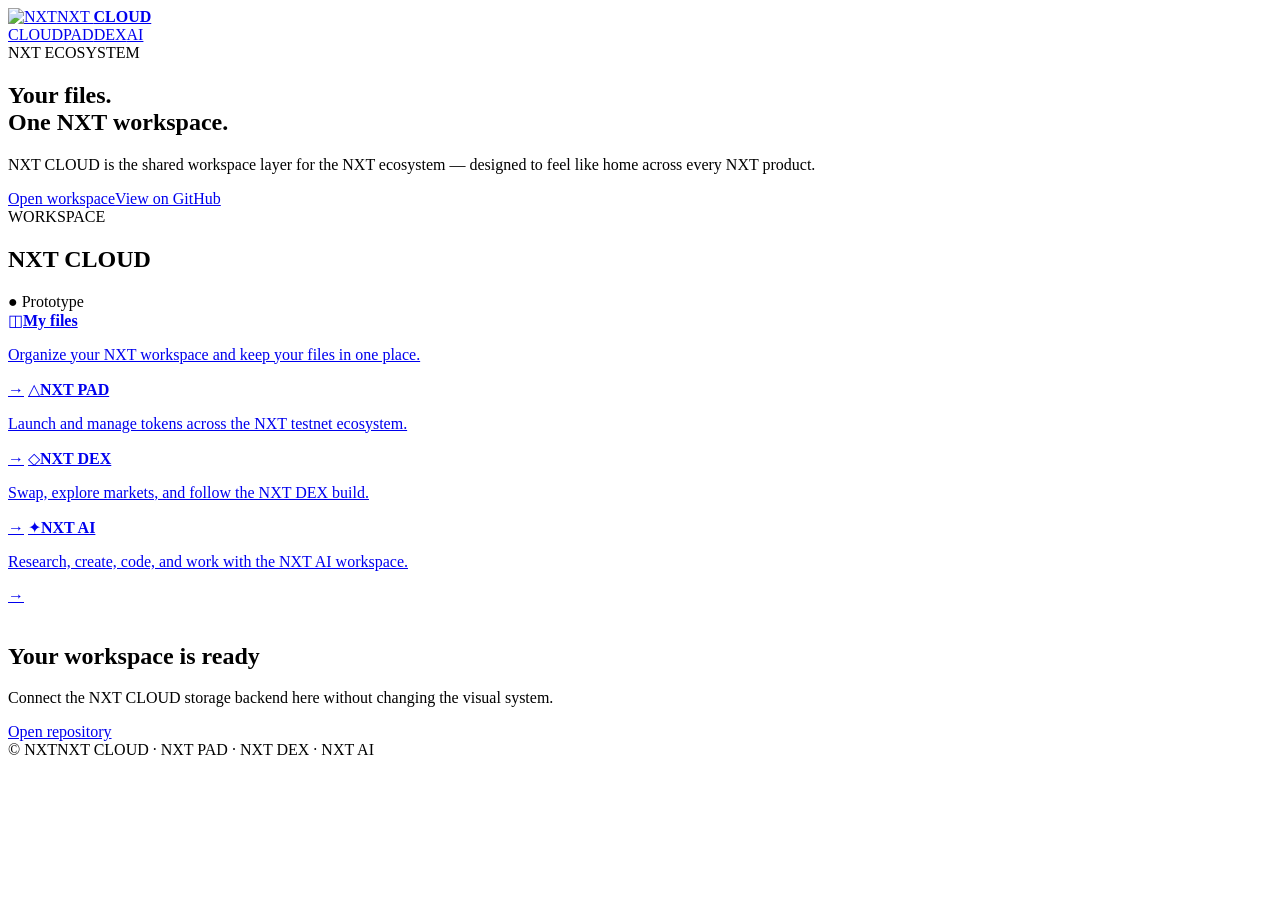
==== index.html @ f66be42a "Create redesigned NXT CLOUD ecosystem homepage" ====
<!doctype html>
<html lang="en">
<head>
<meta charset="utf-8"><meta name="viewport" content="width=device-width,initial-scale=1">
<meta name="theme-color" content="#020306"><meta name="description" content="NXT CLOUD — the NXT ecosystem workspace.">
<title>NXT CLOUD</title><link rel="stylesheet" href="./nxt-v2.css">
</head>
<body>
<header class="top">
  <a class="brand" href="./"><img src="https://raw.githubusercontent.com/NXTPAD/NXTPAD/main/assets/img/ChatGPT%20Image%20Sep%2019%2C%202026%2C%2003_49_14%20PM.png" alt="NXT"><span>NXT <b>CLOUD</b></span></a>
  <nav class="ecosystem"><a class="active" href="./">CLOUD</a><a href="https://nxtpad.nxtpadsupport.workers.dev/">PAD</a><a href="https://github.com/NXTPAD/NXTDEX">DEX</a><a href="https://github.com/NXTPAD/NXTAI">AI</a></nav>
</header>
<main>
<section class="hero">
  <div class="eyebrow">NXT ECOSYSTEM</div>
  <h1>Your files.<br><span>One NXT workspace.</span></h1>
  <p>NXT CLOUD is the shared workspace layer for the NXT ecosystem — designed to feel like home across every NXT product.</p>
  <div class="actions"><a class="primary" href="#workspace">Open workspace</a><a class="secondary" href="https://github.com/NXTPAD/NXTCLOUD">View on GitHub</a></div>
</section>
<section id="workspace" class="workspace">
  <div class="section-head"><div><div class="eyebrow">WORKSPACE</div><h2>NXT CLOUD</h2></div><span class="status">● Prototype</span></div>
  <div class="grid">
    <a class="card" href="#files"><span class="icon">◫</span><strong>My files</strong><p>Organize your NXT workspace and keep your files in one place.</p><span class="arrow">→</span></a>
    <a class="card" href="https://nxtpad.nxtpadsupport.workers.dev/"><span class="icon">△</span><strong>NXT PAD</strong><p>Launch and manage tokens across the NXT testnet ecosystem.</p><span class="arrow">→</span></a>
    <a class="card" href="https://github.com/NXTPAD/NXTDEX"><span class="icon">◇</span><strong>NXT DEX</strong><p>Swap, explore markets, and follow the NXT DEX build.</p><span class="arrow">→</span></a>
    <a class="card" href="https://github.com/NXTPAD/NXTAI"><span class="icon">✦</span><strong>NXT AI</strong><p>Research, create, code, and work with the NXT AI workspace.</p><span class="arrow">→</span></a>
  </div>
</section>
<section id="files" class="file-panel">
  <div class="empty"><div class="empty-logo"><img src="https://raw.githubusercontent.com/NXTPAD/NXTPAD/main/assets/img/ChatGPT%20Image%20Sep%2019%2C%202026%2C%2003_49_14%20PM.png" alt=""></div><h2>Your workspace is ready</h2><p>Connect the NXT CLOUD storage backend here without changing the visual system.</p><a class="secondary" href="https://github.com/NXTPAD/NXTCLOUD">Open repository</a></div>
</section>
</main>
<footer><span>© NXT</span><span>NXT CLOUD · NXT PAD · NXT DEX · NXT AI</span></footer>
</body></html>
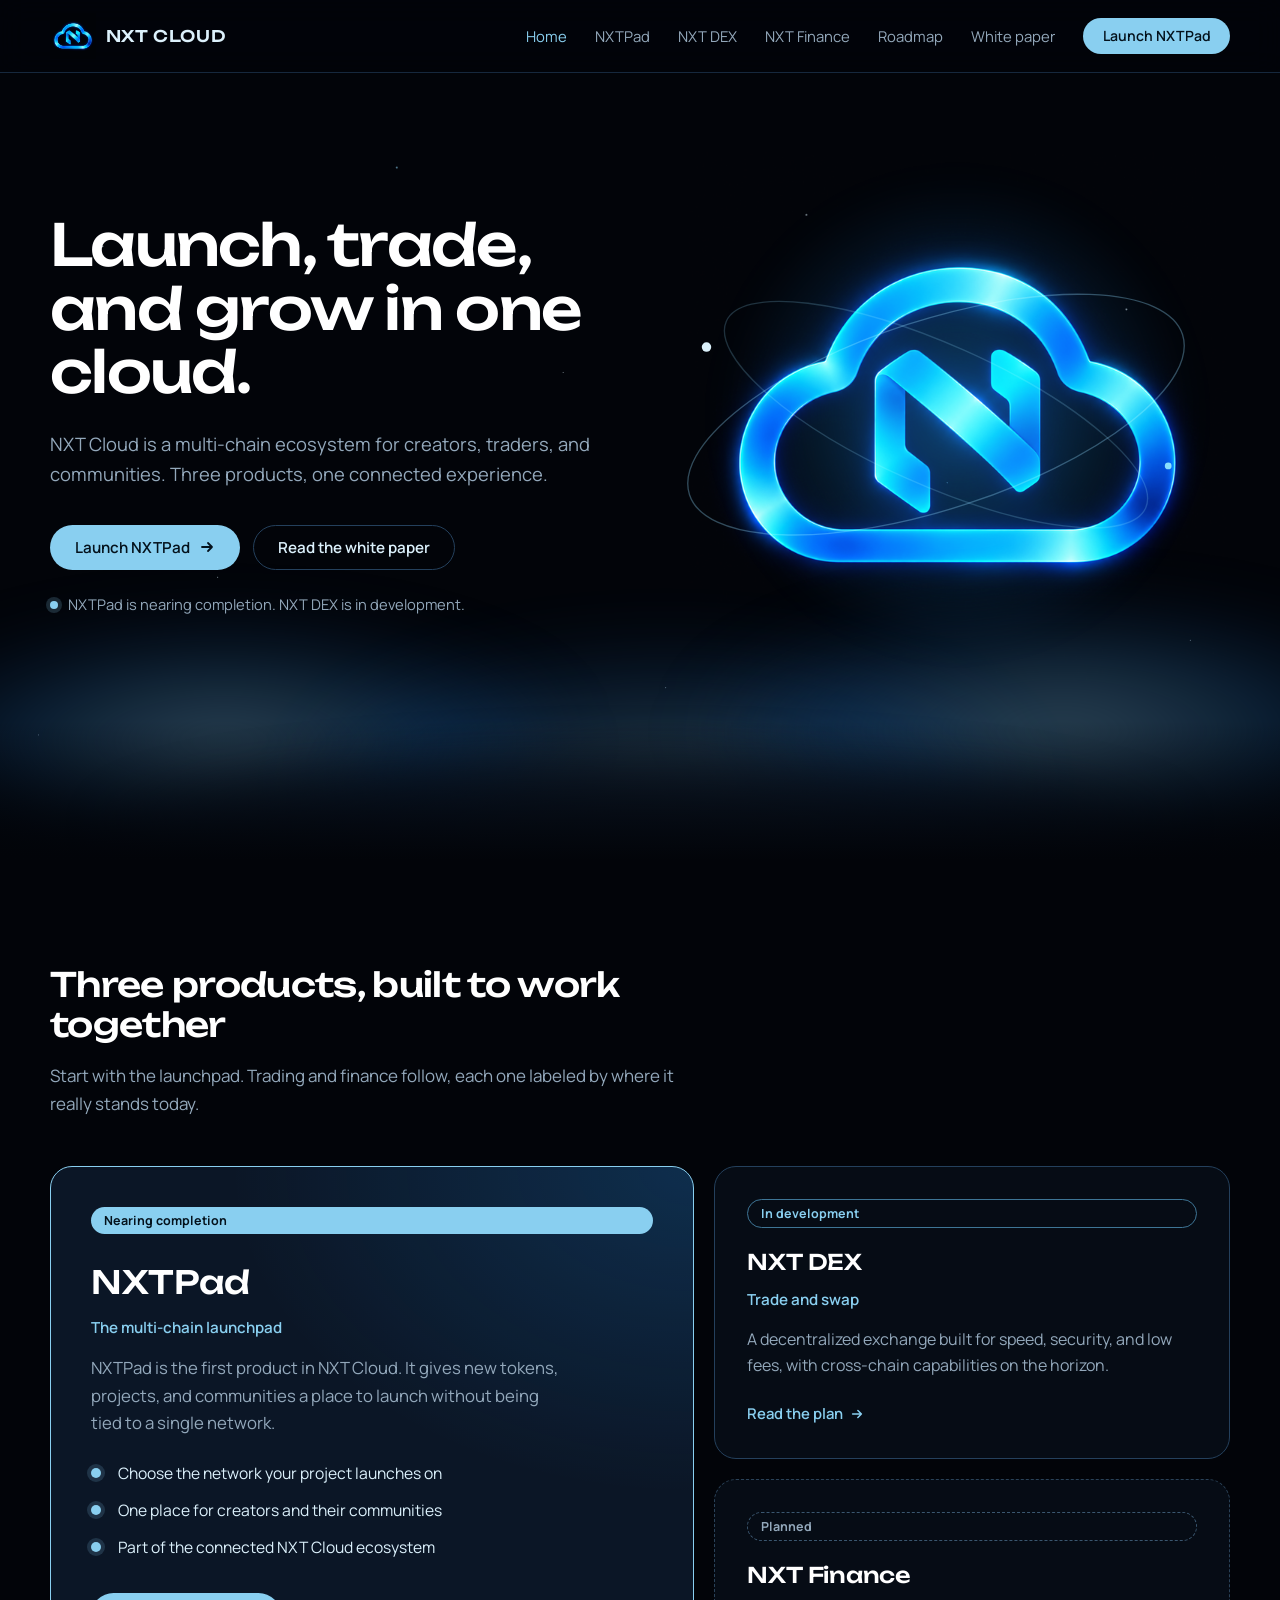
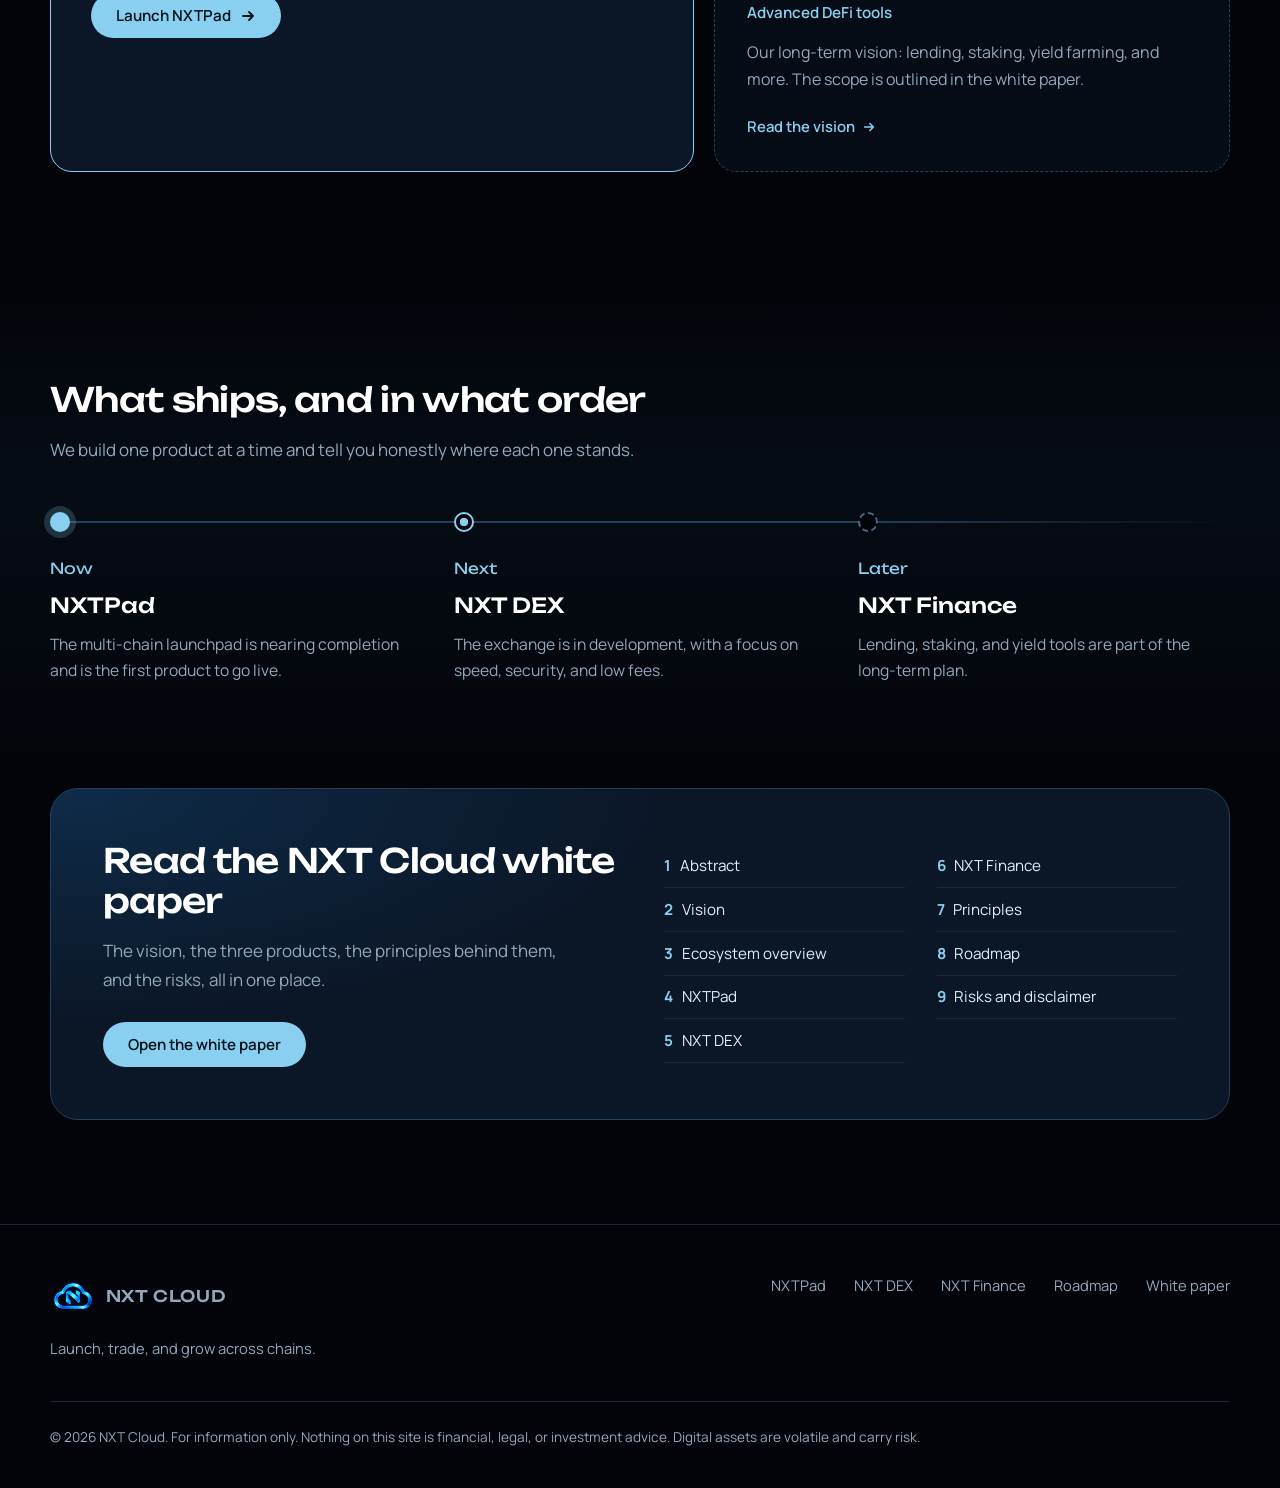
==== commit bbf96260: "chore: extract packaged NXT CLOUD app" ====
--- a/index.html
+++ b/index.html
@@ -1,34 +1,201 @@
 <!doctype html>
 <html lang="en">
 <head>
-<meta charset="utf-8"><meta name="viewport" content="width=device-width,initial-scale=1">
-<meta name="theme-color" content="#020306"><meta name="description" content="NXT CLOUD — the NXT ecosystem workspace.">
-<title>NXT CLOUD</title><link rel="stylesheet" href="./nxt-v2.css">
+  <meta charset="utf-8">
+  <meta name="viewport" content="width=device-width, initial-scale=1">
+  <title>NXT Cloud | Launch, trade, and grow across chains</title>
+  <meta name="description" content="NXT Cloud is a multi-chain ecosystem for creators, traders, and communities. NXTPad is nearing completion, NXT DEX is in development, and NXT Finance is planned.">
+  <meta name="theme-color" content="#020409">
+  <meta property="og:title" content="NXT Cloud">
+  <meta property="og:description" content="Launch, trade, and grow across chains. NXTPad is nearing completion.">
+  <meta property="og:type" content="website">
+  <!-- After you have your domain, add: <meta property="og:image" content="https://YOUR-DOMAIN/assets/img/og.png"> -->
+  <meta name="twitter:card" content="summary_large_image">
+  <link rel="icon" type="image/png" sizes="48x48" href="assets/img/favicon-48.png">
+  <link rel="icon" type="image/png" sizes="192x192" href="assets/img/favicon-192.png">
+  <link rel="apple-touch-icon" href="assets/img/apple-touch-icon.png">
+  <link rel="preconnect" href="https://fonts.googleapis.com">
+  <link rel="preconnect" href="https://fonts.gstatic.com" crossorigin>
+  <link href="https://fonts.googleapis.com/css2?family=Manrope:wght@400;500;600;700&family=Unbounded:wght@400;500&display=swap" rel="stylesheet">
+  <link rel="stylesheet" href="assets/css/style.css">
 </head>
 <body>
-<header class="top">
-  <a class="brand" href="./"><img src="https://raw.githubusercontent.com/NXTPAD/NXTPAD/main/assets/img/ChatGPT%20Image%20Sep%2019%2C%202026%2C%2003_49_14%20PM.png" alt="NXT"><span>NXT <b>CLOUD</b></span></a>
-  <nav class="ecosystem"><a class="active" href="./">CLOUD</a><a href="https://nxtpad.nxtpadsupport.workers.dev/">PAD</a><a href="https://github.com/NXTPAD/NXTDEX">DEX</a><a href="https://github.com/NXTPAD/NXTAI">AI</a></nav>
-</header>
-<main>
-<section class="hero">
-  <div class="eyebrow">NXT ECOSYSTEM</div>
-  <h1>Your files.<br><span>One NXT workspace.</span></h1>
-  <p>NXT CLOUD is the shared workspace layer for the NXT ecosystem — designed to feel like home across every NXT product.</p>
-  <div class="actions"><a class="primary" href="#workspace">Open workspace</a><a class="secondary" href="https://github.com/NXTPAD/NXTCLOUD">View on GitHub</a></div>
-</section>
-<section id="workspace" class="workspace">
-  <div class="section-head"><div><div class="eyebrow">WORKSPACE</div><h2>NXT CLOUD</h2></div><span class="status">● Prototype</span></div>
-  <div class="grid">
-    <a class="card" href="#files"><span class="icon">◫</span><strong>My files</strong><p>Organize your NXT workspace and keep your files in one place.</p><span class="arrow">→</span></a>
-    <a class="card" href="https://nxtpad.nxtpadsupport.workers.dev/"><span class="icon">△</span><strong>NXT PAD</strong><p>Launch and manage tokens across the NXT testnet ecosystem.</p><span class="arrow">→</span></a>
-    <a class="card" href="https://github.com/NXTPAD/NXTDEX"><span class="icon">◇</span><strong>NXT DEX</strong><p>Swap, explore markets, and follow the NXT DEX build.</p><span class="arrow">→</span></a>
-    <a class="card" href="https://github.com/NXTPAD/NXTAI"><span class="icon">✦</span><strong>NXT AI</strong><p>Research, create, code, and work with the NXT AI workspace.</p><span class="arrow">→</span></a>
-  </div>
-</section>
-<section id="files" class="file-panel">
-  <div class="empty"><div class="empty-logo"><img src="https://raw.githubusercontent.com/NXTPAD/NXTPAD/main/assets/img/ChatGPT%20Image%20Sep%2019%2C%202026%2C%2003_49_14%20PM.png" alt=""></div><h2>Your workspace is ready</h2><p>Connect the NXT CLOUD storage backend here without changing the visual system.</p><a class="secondary" href="https://github.com/NXTPAD/NXTCLOUD">Open repository</a></div>
-</section>
-</main>
-<footer><span>© NXT</span><span>NXT CLOUD · NXT PAD · NXT DEX · NXT AI</span></footer>
-</body></html>+  <a class="skip" href="#main">Skip to content</a>
+
+  <header class="site-header">
+    <div class="wrap header-inner">
+      <a class="brand" href="index.html" aria-label="NXT Cloud home">
+        <img src="assets/img/logo.png" alt="" width="46" height="46">
+        <span>NXT CLOUD</span>
+      </a>
+      <button class="nav-toggle" type="button" aria-expanded="false" aria-controls="nav">Menu</button>
+      <nav class="nav" id="nav" aria-label="Main">
+        <a href="index.html" aria-current="page">Home</a>
+        <a href="index.html#nxtpad">NXTPad</a>
+        <a href="index.html#nxt-dex">NXT DEX</a>
+        <a href="index.html#nxt-finance">NXT Finance</a>
+        <a href="index.html#roadmap">Roadmap</a>
+        <a href="whitepaper.html">White paper</a>
+        <a class="btn btn-primary btn-sm" href="https://nxtpad.nxtpadsupport.workers.dev/launch" target="_blank" rel="noopener noreferrer">Launch NXTPad</a>
+      </nav>
+    </div>
+  </header>
+
+  <main id="main">
+    <section class="hero">
+      <div class="clouds" aria-hidden="true">
+        <span class="cloud c1"></span><span class="cloud c2"></span><span class="cloud c3"></span><span class="cloud c4"></span>
+      </div>
+      <div class="wrap hero-grid">
+        <div>
+          <h1>Launch, trade, and grow in one cloud.</h1>
+          <p class="lede">NXT Cloud is a multi-chain ecosystem for creators, traders, and communities. Three products, one connected experience.</p>
+          <div class="hero-actions">
+            <a class="btn btn-primary" href="https://nxtpad.nxtpadsupport.workers.dev/launch" target="_blank" rel="noopener noreferrer">
+              Launch NXTPad
+              <svg viewBox="0 0 16 16" fill="none" stroke="currentColor" stroke-width="1.8" stroke-linecap="round" stroke-linejoin="round" aria-hidden="true"><path d="M3 8h10M9 4l4 4-4 4"/></svg>
+            </a>
+            <a class="btn btn-ghost" href="whitepaper.html">Read the white paper</a>
+          </div>
+          <p class="hero-note"><i aria-hidden="true"></i>NXTPad is nearing completion. NXT DEX is in development.</p>
+        </div>
+        <div class="scene">
+          <div class="glow" aria-hidden="true"></div>
+          <svg class="orbits" viewBox="0 0 400 400" fill="none" aria-hidden="true">
+            <ellipse cx="200" cy="200" rx="192" ry="70" stroke="#89cff0" stroke-opacity="0.35" stroke-width="1" transform="rotate(-18 200 200)"/>
+            <ellipse cx="200" cy="200" rx="170" ry="52" stroke="#89cff0" stroke-opacity="0.22" stroke-width="1" transform="rotate(24 200 200)"/>
+            <circle cx="30" cy="150" r="3.5" fill="#dcf1fc"/>
+            <circle cx="372" cy="238" r="2.5" fill="#89cff0"/>
+          </svg>
+          <img class="logo" src="assets/img/logo.png" alt="NXT Cloud logo: a glowing blue cloud with the letter N inside" width="720" height="720">
+        </div>
+      </div>
+    </section>
+
+    <section class="section" id="ecosystem">
+      <div class="wrap">
+        <div class="section-head">
+          <h2>Three products, built to work together</h2>
+          <p>Start with the launchpad. Trading and finance follow, each one labeled by where it really stands today.</p>
+        </div>
+
+        <div class="products">
+          <article class="card card--main" id="nxtpad">
+            <span class="pill pill--soon">Nearing completion</span>
+            <h3>NXTPad</h3>
+            <span class="tag">The multi-chain launchpad</span>
+            <p class="body">NXTPad is the first product in NXT Cloud. It gives new tokens, projects, and communities a place to launch without being tied to a single network.</p>
+            <ul class="checks">
+              <li>Choose the network your project launches on</li>
+              <li>One place for creators and their communities</li>
+              <li>Part of the connected NXT Cloud ecosystem</li>
+            </ul>
+            <a class="btn btn-primary" href="https://nxtpad.nxtpadsupport.workers.dev/launch" target="_blank" rel="noopener noreferrer">
+              Launch NXTPad
+              <svg viewBox="0 0 16 16" fill="none" stroke="currentColor" stroke-width="1.8" stroke-linecap="round" stroke-linejoin="round" aria-hidden="true"><path d="M3 8h10M9 4l4 4-4 4"/></svg>
+            </a>
+          </article>
+
+          <article class="card card--dev" id="nxt-dex">
+            <span class="pill pill--dev">In development</span>
+            <h3>NXT DEX</h3>
+            <span class="tag">Trade and swap</span>
+            <p class="body">A decentralized exchange built for speed, security, and low fees, with cross-chain capabilities on the horizon.</p>
+            <a class="more" href="whitepaper.html#nxt-dex">Read the plan
+              <svg width="14" height="14" viewBox="0 0 16 16" fill="none" stroke="currentColor" stroke-width="1.8" stroke-linecap="round" stroke-linejoin="round" aria-hidden="true"><path d="M3 8h10M9 4l4 4-4 4"/></svg>
+            </a>
+          </article>
+
+          <article class="card card--plan" id="nxt-finance">
+            <span class="pill pill--plan">Planned</span>
+            <h3>NXT Finance</h3>
+            <span class="tag">Advanced DeFi tools</span>
+            <p class="body">Our long-term vision: lending, staking, yield farming, and more. The scope is outlined in the white paper.</p>
+            <a class="more" href="whitepaper.html#nxt-finance">Read the vision
+              <svg width="14" height="14" viewBox="0 0 16 16" fill="none" stroke="currentColor" stroke-width="1.8" stroke-linecap="round" stroke-linejoin="round" aria-hidden="true"><path d="M3 8h10M9 4l4 4-4 4"/></svg>
+            </a>
+          </article>
+        </div>
+      </div>
+    </section>
+
+    <section class="section roadmap" id="roadmap">
+      <div class="wrap">
+        <div class="section-head">
+          <h2>What ships, and in what order</h2>
+          <p>We build one product at a time and tell you honestly where each one stands.</p>
+        </div>
+        <div class="timeline">
+          <div class="stage stage--now">
+            <span class="when">Now</span>
+            <h3>NXTPad</h3>
+            <p>The multi-chain launchpad is nearing completion and is the first product to go live.</p>
+          </div>
+          <div class="stage stage--next">
+            <span class="when">Next</span>
+            <h3>NXT DEX</h3>
+            <p>The exchange is in development, with a focus on speed, security, and low fees.</p>
+          </div>
+          <div class="stage stage--later">
+            <span class="when">Later</span>
+            <h3>NXT Finance</h3>
+            <p>Lending, staking, and yield tools are part of the long-term plan.</p>
+          </div>
+        </div>
+      </div>
+    </section>
+
+    <section class="band">
+      <div class="wrap">
+        <div class="band-card">
+          <div>
+            <h2>Read the NXT Cloud white paper</h2>
+            <p>The vision, the three products, the principles behind them, and the risks, all in one place.</p>
+            <a class="btn btn-primary" href="whitepaper.html">Open the white paper</a>
+          </div>
+          <ol class="toc-preview" aria-label="White paper contents">
+            <li>Abstract</li>
+            <li>Vision</li>
+            <li>Ecosystem overview</li>
+            <li>NXTPad</li>
+            <li>NXT DEX</li>
+            <li>NXT Finance</li>
+            <li>Principles</li>
+            <li>Roadmap</li>
+            <li>Risks and disclaimer</li>
+          </ol>
+        </div>
+      </div>
+    </section>
+  </main>
+
+  <footer class="site-footer">
+    <div class="wrap">
+      <div class="footer-grid">
+        <div class="footer-brand">
+          <a class="brand" href="index.html" aria-label="NXT Cloud home">
+            <img src="assets/img/logo.png" alt="" width="46" height="46">
+            <span>NXT CLOUD</span>
+          </a>
+          <p>Launch, trade, and grow across chains.</p>
+        </div>
+        <nav class="footer-links" aria-label="Footer">
+          <a href="index.html#nxtpad">NXTPad</a>
+          <a href="index.html#nxt-dex">NXT DEX</a>
+          <a href="index.html#nxt-finance">NXT Finance</a>
+          <a href="index.html#roadmap">Roadmap</a>
+          <a href="whitepaper.html">White paper</a>
+          <!-- Add your community links here when ready, for example:
+          <a href="https://x.com/YOUR-HANDLE" target="_blank" rel="noopener noreferrer">X</a>
+          <a href="https://t.me/YOUR-GROUP" target="_blank" rel="noopener noreferrer">Telegram</a>
+          <a href="https://discord.gg/YOUR-INVITE" target="_blank" rel="noopener noreferrer">Discord</a>
+          -->
+        </nav>
+      </div>
+      <p class="legal">&copy; <span data-year>2026</span> NXT Cloud. For information only. Nothing on this site is financial, legal, or investment advice. Digital assets are volatile and carry risk.</p>
+    </div>
+  </footer>
+
+  <script src="assets/js/main.js"></script>
+</body>
+</html>
--- a/assets/css/style.css
+++ b/assets/css/style.css
@@ -0,0 +1,295 @@
+/* NXT Cloud — black and baby blue */
+
+:root {
+  --black: #020409;
+  --ink: #060c15;
+  --navy: #0b1626;
+  --navy-2: #102038;
+  --line: #16283d;
+  --line-strong: #24405c;
+  --sky: #89cff0;
+  --mist: #dcf1fc;
+  --slate: #93a8bb;
+  --electric: #1e9bff;
+  --display: "Unbounded", "Trebuchet MS", system-ui, sans-serif;
+  --body: "Manrope", system-ui, -apple-system, "Segoe UI", Roboto, sans-serif;
+  --max: 1180px;
+}
+
+*,
+*::before,
+*::after { box-sizing: border-box; }
+
+html { scroll-behavior: smooth; scroll-padding-top: 88px; }
+
+body {
+  margin: 0;
+  background: var(--black);
+  color: var(--mist);
+  font-family: var(--body);
+  font-size: 1.0625rem;
+  line-height: 1.65;
+  -webkit-font-smoothing: antialiased;
+}
+
+img, svg { display: block; max-width: 100%; }
+a { color: inherit; text-decoration: none; }
+h1, h2, h3, p, ul, ol { margin: 0; }
+ul, ol { padding: 0; list-style: none; }
+
+:focus-visible { outline: 2px solid var(--sky); outline-offset: 3px; border-radius: 6px; }
+
+.wrap { width: min(var(--max), 100% - 3rem); margin-inline: auto; }
+
+.skip {
+  position: absolute; left: -999px; top: 8px; z-index: 100;
+  background: var(--sky); color: #04121c; padding: 0.6rem 1rem; border-radius: 8px; font-weight: 600;
+}
+.skip:focus { left: 8px; }
+
+/* Buttons */
+.btn {
+  display: inline-flex; align-items: center; gap: 0.55rem;
+  padding: 0.85rem 1.5rem; border-radius: 999px;
+  font-weight: 600; font-size: 0.95rem; line-height: 1;
+  border: 1px solid transparent; cursor: pointer;
+  transition: background 0.2s, border-color 0.2s, color 0.2s, transform 0.2s;
+}
+.btn svg { width: 16px; height: 16px; }
+.btn-primary { background: var(--sky); color: #04121c; }
+.btn-primary:hover { background: var(--mist); }
+.btn-ghost { border-color: var(--line-strong); color: var(--mist); }
+.btn-ghost:hover { border-color: var(--sky); color: var(--sky); }
+.btn-sm { padding: 0.65rem 1.15rem; font-size: 0.88rem; }
+
+/* Header */
+.site-header {
+  position: sticky; top: 0; z-index: 50;
+  background: rgba(2, 4, 9, 0.78);
+  -webkit-backdrop-filter: blur(14px); backdrop-filter: blur(14px);
+  border-bottom: 1px solid var(--line);
+}
+.header-inner { display: flex; align-items: center; justify-content: space-between; height: 72px; gap: 1.5rem; }
+
+.brand { display: inline-flex; align-items: center; gap: 0.6rem; }
+.brand img { width: 46px; height: 46px; mix-blend-mode: screen; }
+.brand span { font-family: var(--display); font-weight: 500; font-size: 1rem; letter-spacing: 0.05em; }
+
+.nav { display: flex; align-items: center; gap: 1.75rem; font-size: 0.93rem; color: var(--slate); }
+.nav a { transition: color 0.2s; }
+.nav a:hover { color: var(--mist); }
+.nav a[aria-current="page"] { color: var(--sky); }
+
+.nav-toggle {
+  display: none; background: none; border: 1px solid var(--line-strong);
+  color: var(--mist); border-radius: 10px; padding: 0.5rem 0.7rem; cursor: pointer; font: inherit; font-size: 0.9rem;
+}
+
+/* Hero */
+.hero { position: relative; overflow: hidden; padding: 4.5rem 0 11rem; isolation: isolate; background: var(--black); }
+.hero::after { content: ""; position: absolute; left: 0; right: 0; bottom: 0; height: 140px; z-index: -1; background: linear-gradient(180deg, transparent, var(--black)); pointer-events: none; }
+
+.hero::before {
+  content: ""; position: absolute; inset: 0; z-index: -2;
+  background-image:
+    radial-gradient(1.5px 1.5px at 8% 22%, rgba(220, 241, 252, 0.7), transparent),
+    radial-gradient(1px 1px at 17% 64%, rgba(220, 241, 252, 0.5), transparent),
+    radial-gradient(1.5px 1.5px at 31% 12%, rgba(137, 207, 240, 0.7), transparent),
+    radial-gradient(1px 1px at 44% 38%, rgba(220, 241, 252, 0.45), transparent),
+    radial-gradient(1px 1px at 52% 78%, rgba(220, 241, 252, 0.4), transparent),
+    radial-gradient(1.5px 1.5px at 63% 18%, rgba(220, 241, 252, 0.6), transparent),
+    radial-gradient(1px 1px at 74% 52%, rgba(137, 207, 240, 0.5), transparent),
+    radial-gradient(1.5px 1.5px at 88% 30%, rgba(220, 241, 252, 0.6), transparent),
+    radial-gradient(1px 1px at 93% 72%, rgba(220, 241, 252, 0.4), transparent),
+    radial-gradient(1px 1px at 3% 84%, rgba(220, 241, 252, 0.4), transparent);
+}
+
+.hero-grid { display: grid; grid-template-columns: 1.05fr 0.95fr; gap: 2rem; align-items: center; }
+
+.hero h1 {
+  font-family: var(--display); font-weight: 500;
+  font-size: clamp(2.1rem, 4.6vw, 3.6rem); line-height: 1.1; letter-spacing: -0.03em;
+  color: #fff;
+}
+.hero .lede { margin-top: 1.6rem; max-width: 34rem; font-size: 1.15rem; color: var(--slate); }
+.hero-actions { display: flex; flex-wrap: wrap; gap: 0.85rem; margin-top: 2.2rem; }
+.hero-note { margin-top: 1.4rem; font-size: 0.92rem; color: var(--slate); display: flex; align-items: center; gap: 0.6rem; }
+.hero-note i { width: 8px; height: 8px; border-radius: 50%; background: var(--sky); box-shadow: 0 0 0 4px rgba(137, 207, 240, 0.18); }
+
+.scene { position: relative; width: min(100%, 540px); margin-inline: auto; aspect-ratio: 1; }
+.scene .glow {
+  position: absolute; inset: 6%; border-radius: 50%;
+  background: radial-gradient(circle, rgba(30, 155, 255, 0.42) 0%, rgba(30, 155, 255, 0.12) 45%, transparent 70%);
+  filter: blur(18px);
+}
+.scene .logo {
+  position: absolute; inset: 0; width: 100%; height: 100%;
+  mix-blend-mode: screen; animation: float 9s ease-in-out infinite;
+}
+.scene .orbits { position: absolute; inset: -4%; width: 108%; height: 108%; animation: spin 90s linear infinite; }
+
+.clouds { position: absolute; left: 0; right: 0; bottom: 0; height: 380px; z-index: -1; pointer-events: none; }
+.cloud {
+  position: absolute; bottom: 0; border-radius: 50%; filter: blur(34px);
+  background: radial-gradient(ellipse at center, rgba(137, 207, 240, 0.34) 0%, rgba(30, 110, 190, 0.22) 45%, transparent 72%);
+}
+.cloud.c1 { left: -10%; width: 55%; height: 240px; animation: drift 46s ease-in-out infinite alternate; }
+.cloud.c2 { left: 22%; width: 60%; height: 300px; bottom: -70px; opacity: 0.85; animation: drift 62s ease-in-out infinite alternate-reverse; }
+.cloud.c3 { right: -12%; width: 58%; height: 260px; animation: drift 54s ease-in-out infinite alternate; }
+.cloud.c4 { left: 8%; width: 84%; height: 150px; bottom: -40px;
+  background: radial-gradient(ellipse at center, rgba(11, 22, 38, 0.95) 0%, rgba(11, 22, 38, 0.6) 55%, transparent 75%);
+  animation: none; filter: blur(22px);
+}
+
+@keyframes float { 0%, 100% { transform: translateY(0); } 50% { transform: translateY(-14px); } }
+@keyframes spin { to { transform: rotate(360deg); } }
+@keyframes drift { from { transform: translateX(-4%); } to { transform: translateX(6%); } }
+
+/* Sections */
+.section { padding: 6.5rem 0; }
+.section-head { max-width: 40rem; margin-bottom: 3rem; }
+.section h2, .band h2 {
+  font-family: var(--display); font-weight: 500;
+  font-size: clamp(1.5rem, 2.8vw, 2.1rem); line-height: 1.2; letter-spacing: -0.02em; color: #fff;
+}
+.section-head p { margin-top: 1rem; color: var(--slate); }
+
+/* Pills */
+.pill { display: inline-flex; align-items: center; padding: 0.3rem 0.8rem; border-radius: 999px; font-size: 0.78rem; font-weight: 700; line-height: 1.4; }
+.pill--soon { background: var(--sky); color: #04121c; }
+.pill--dev { border: 1px solid #3e7595; color: var(--sky); }
+.pill--plan { border: 1px dashed #3a566f; color: var(--slate); }
+
+/* Products */
+.products { display: grid; grid-template-columns: 1.25fr 1fr; grid-template-rows: auto auto; gap: 1.25rem; }
+.card { background: var(--ink); border: 1px solid var(--line); border-radius: 22px; padding: 2rem; display: flex; flex-direction: column; }
+.card h3 { font-family: var(--display); font-weight: 500; font-size: 1.35rem; letter-spacing: -0.01em; color: #fff; margin: 1.1rem 0 0.35rem; }
+.card .tag { color: var(--sky); font-size: 0.95rem; font-weight: 600; }
+.card p.body { margin-top: 0.9rem; color: var(--slate); font-size: 1rem; }
+.card .more { margin-top: auto; padding-top: 1.4rem; color: var(--sky); font-weight: 600; font-size: 0.93rem; display: inline-flex; align-items: center; gap: 0.4rem; }
+.card .more:hover { color: var(--mist); }
+
+.card--main {
+  grid-row: span 2; padding: 2.5rem; border: 1.5px solid var(--sky);
+  background: radial-gradient(120% 90% at 100% 0%, rgba(30, 155, 255, 0.18), transparent 60%), var(--navy);
+}
+.card--main h3 { font-size: 2rem; margin-top: 1.4rem; }
+.card--main p.body { font-size: 1.05rem; max-width: 30rem; }
+.card--dev { border-color: var(--line-strong); }
+.card--plan { border-style: dashed; border-color: #2a4258; }
+
+.checks { margin-top: 1.5rem; display: grid; gap: 0.7rem; }
+.checks li { position: relative; padding-left: 1.7rem; color: var(--mist); font-size: 0.98rem; }
+.checks li::before {
+  content: ""; position: absolute; left: 0; top: 0.45em; width: 10px; height: 10px; border-radius: 50%;
+  background: var(--sky); box-shadow: 0 0 0 4px rgba(137, 207, 240, 0.16);
+}
+.card--main .btn { margin-top: 2rem; align-self: flex-start; }
+
+/* Roadmap */
+.roadmap { background: linear-gradient(180deg, var(--black), var(--ink) 40%, var(--black)); }
+.timeline { display: grid; grid-template-columns: repeat(3, 1fr); gap: 2rem; position: relative; }
+.stage { position: relative; padding-top: 2.6rem; }
+.stage::before { content: ""; position: absolute; top: 9px; left: 0; right: -2rem; height: 2px; background: var(--line-strong); }
+.stage:last-child::before { right: 0; background: linear-gradient(90deg, var(--line-strong), transparent); }
+.stage::after { content: ""; position: absolute; top: 0; left: 0; width: 20px; height: 20px; border-radius: 50%; background: var(--black); border: 2px solid var(--sky); }
+.stage--now::after { background: var(--sky); box-shadow: 0 0 0 6px rgba(137, 207, 240, 0.2); }
+.stage--next::after { background: radial-gradient(circle, var(--sky) 0 35%, var(--black) 40%); }
+.stage--later::after { border: 2px dashed #4a6a85; }
+.stage .when { font-family: var(--display); font-size: 0.95rem; color: var(--sky); }
+.stage h3 { font-family: var(--display); font-weight: 500; font-size: 1.3rem; color: #fff; margin: 0.4rem 0 0.6rem; }
+.stage p { color: var(--slate); font-size: 0.98rem; max-width: 22rem; }
+
+/* White paper band */
+.band { padding: 0 0 6.5rem; }
+.band-card {
+  display: grid; grid-template-columns: 1fr 1fr; gap: 3rem; align-items: center;
+  border: 1px solid var(--line-strong); border-radius: 28px; padding: 3.25rem;
+  background: radial-gradient(90% 120% at 0% 0%, rgba(30, 155, 255, 0.16), transparent 60%), var(--navy);
+}
+.band-card p { color: var(--slate); margin: 1rem 0 1.8rem; max-width: 30rem; }
+.toc-preview { columns: 2; column-gap: 2rem; counter-reset: sec; font-size: 0.95rem; color: var(--mist); }
+.toc-preview li { counter-increment: sec; break-inside: avoid; padding: 0.55rem 0; border-bottom: 1px solid var(--line); }
+.toc-preview li::before { content: counter(sec) "  "; color: var(--sky); font-weight: 700; margin-right: 0.35rem; }
+
+/* Footer */
+.site-footer { border-top: 1px solid var(--line); padding: 3rem 0 2.5rem; color: var(--slate); font-size: 0.92rem; }
+.footer-grid { display: flex; flex-wrap: wrap; justify-content: space-between; gap: 2rem; }
+.footer-brand p { margin-top: 0.7rem; max-width: 20rem; }
+.footer-links { display: flex; flex-wrap: wrap; gap: 0.6rem 1.75rem; align-content: flex-start; }
+.footer-links a:hover { color: var(--mist); }
+.legal { margin-top: 2.5rem; padding-top: 1.5rem; border-top: 1px solid var(--line); font-size: 0.85rem; }
+
+/* White paper page */
+.doc-hero { padding: 4.5rem 0 3rem; border-bottom: 1px solid var(--line); position: relative; overflow: hidden; }
+.doc-hero::after { content: ""; position: absolute; right: -8%; top: -60%; width: 480px; height: 480px; border-radius: 50%; background: radial-gradient(circle, rgba(30, 155, 255, 0.22), transparent 65%); filter: blur(30px); z-index: -1; }
+.doc-hero h1 { font-family: var(--display); font-weight: 500; font-size: clamp(1.9rem, 4vw, 3rem); line-height: 1.1; letter-spacing: -0.025em; color: #fff; }
+.doc-hero p { margin-top: 1.2rem; color: var(--slate); max-width: 38rem; }
+.doc-meta { margin-top: 1.4rem; display: flex; flex-wrap: wrap; gap: 0.6rem 1.25rem; font-size: 0.9rem; color: var(--slate); align-items: center; }
+
+.doc-layout { display: grid; grid-template-columns: 240px minmax(0, 1fr); gap: 4.5rem; padding: 3.5rem 0 6rem; }
+.toc { position: sticky; top: 104px; align-self: start; font-size: 0.92rem; }
+.toc p { font-family: var(--display); font-size: 0.85rem; color: var(--mist); margin-bottom: 0.9rem; }
+.toc a { display: block; padding: 0.4rem 0.9rem; color: var(--slate); border-left: 2px solid var(--line); transition: color 0.2s, border-color 0.2s; }
+.toc a:hover { color: var(--mist); }
+.toc a.is-active { color: var(--sky); border-left-color: var(--sky); }
+
+.doc { max-width: 44rem; }
+.doc section { padding-top: 3.25rem; }
+.doc section:first-child { padding-top: 0; }
+.doc h2 { font-family: var(--display); font-weight: 500; font-size: 1.55rem; line-height: 1.2; letter-spacing: -0.015em; color: #fff; margin-bottom: 1.1rem; }
+.doc h3 { font-family: var(--display); font-weight: 500; font-size: 1.05rem; color: var(--mist); margin: 1.8rem 0 0.5rem; }
+.doc p { color: #c2d5e3; margin-bottom: 1rem; line-height: 1.75; }
+.doc ul.bullets { margin: 0.5rem 0 1.2rem; display: grid; gap: 0.6rem; }
+.doc ul.bullets li { position: relative; padding-left: 1.5rem; color: #c2d5e3; line-height: 1.7; }
+.doc ul.bullets li::before { content: ""; position: absolute; left: 0; top: 0.7em; width: 7px; height: 7px; border-radius: 50%; background: var(--sky); }
+.doc a.inline { color: var(--sky); border-bottom: 1px solid rgba(137, 207, 240, 0.4); }
+.doc a.inline:hover { border-bottom-color: var(--sky); }
+.doc .callout { background: var(--navy); border: 1px solid var(--line-strong); border-radius: 16px; padding: 1.4rem 1.6rem; margin: 1.5rem 0; }
+.doc .callout p { margin: 0; }
+
+.table-wrap { overflow-x: auto; margin: 1.5rem 0; border: 1px solid var(--line); border-radius: 16px; }
+table { width: 100%; border-collapse: collapse; font-size: 0.95rem; min-width: 32rem; }
+th, td { text-align: left; padding: 0.95rem 1.2rem; border-bottom: 1px solid var(--line); vertical-align: top; }
+th { font-weight: 700; color: var(--mist); background: var(--navy); }
+td { color: #c2d5e3; }
+tr:last-child td { border-bottom: 0; }
+
+/* Responsive */
+@media (max-width: 960px) {
+  .nav-toggle { display: inline-block; }
+  .nav {
+    display: none; position: absolute; top: 72px; left: 0; right: 0; flex-direction: column; align-items: flex-start; gap: 0;
+    background: rgba(2, 4, 9, 0.97); border-bottom: 1px solid var(--line); padding: 0.75rem 1.5rem 1.25rem;
+  }
+  .nav.is-open { display: flex; }
+  .nav a { padding: 0.75rem 0; width: 100%; }
+  .nav .btn { width: auto; margin-top: 0.5rem; }
+  .hero { padding: 3rem 0 9rem; }
+  .hero-grid { grid-template-columns: 1fr; }
+  .scene { width: min(100%, 400px); order: -1; }
+  .products { grid-template-columns: 1fr; }
+  .card--main { grid-row: auto; }
+  .band-card { grid-template-columns: 1fr; padding: 2.25rem; gap: 2rem; }
+  .doc-layout { grid-template-columns: 1fr; gap: 2rem; }
+  .toc { position: static; }
+  .toc nav { display: flex; flex-wrap: wrap; gap: 0.4rem; }
+  .toc a { border: 1px solid var(--line); border-radius: 999px; padding: 0.35rem 0.85rem; }
+  .toc a.is-active { border-color: var(--sky); }
+}
+
+@media (max-width: 720px) {
+  .section { padding: 4.5rem 0; }
+  .timeline { grid-template-columns: 1fr; gap: 0; }
+  .stage { padding: 0 0 2.5rem 2.6rem; }
+  .stage::before { top: 0; bottom: 0; left: 9px; right: auto; width: 2px; height: auto; }
+  .stage:last-child::before { background: linear-gradient(180deg, var(--line-strong), transparent); }
+  .toc-preview { columns: 1; }
+  .brand span { font-size: 0.9rem; }
+}
+
+@media (prefers-reduced-motion: reduce) {
+  html { scroll-behavior: auto; }
+  .scene .logo, .scene .orbits, .cloud { animation: none; }
+  .btn { transition: none; }
+}
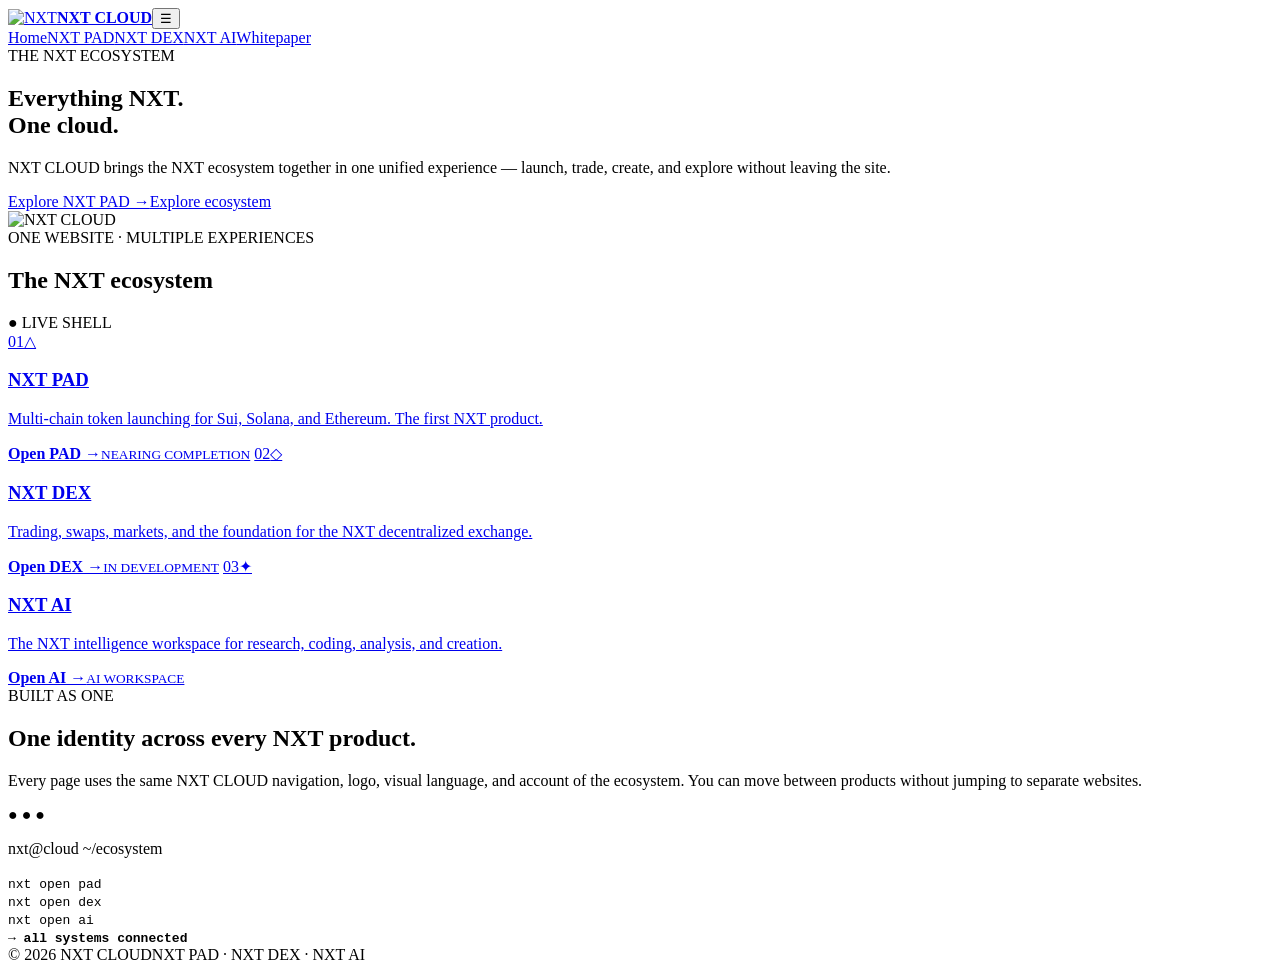
==== commit 5b942953: "rebuild: make NXT CLOUD the unified ecosystem site" ====
--- a/index.html
+++ b/index.html
@@ -1,201 +1,10 @@
-<!doctype html>
-<html lang="en">
-<head>
-  <meta charset="utf-8">
-  <meta name="viewport" content="width=device-width, initial-scale=1">
-  <title>NXT Cloud | Launch, trade, and grow across chains</title>
-  <meta name="description" content="NXT Cloud is a multi-chain ecosystem for creators, traders, and communities. NXTPad is nearing completion, NXT DEX is in development, and NXT Finance is planned.">
-  <meta name="theme-color" content="#020409">
-  <meta property="og:title" content="NXT Cloud">
-  <meta property="og:description" content="Launch, trade, and grow across chains. NXTPad is nearing completion.">
-  <meta property="og:type" content="website">
-  <!-- After you have your domain, add: <meta property="og:image" content="https://YOUR-DOMAIN/assets/img/og.png"> -->
-  <meta name="twitter:card" content="summary_large_image">
-  <link rel="icon" type="image/png" sizes="48x48" href="assets/img/favicon-48.png">
-  <link rel="icon" type="image/png" sizes="192x192" href="assets/img/favicon-192.png">
-  <link rel="apple-touch-icon" href="assets/img/apple-touch-icon.png">
-  <link rel="preconnect" href="https://fonts.googleapis.com">
-  <link rel="preconnect" href="https://fonts.gstatic.com" crossorigin>
-  <link href="https://fonts.googleapis.com/css2?family=Manrope:wght@400;500;600;700&family=Unbounded:wght@400;500&display=swap" rel="stylesheet">
-  <link rel="stylesheet" href="assets/css/style.css">
-</head>
-<body>
-  <a class="skip" href="#main">Skip to content</a>
-
-  <header class="site-header">
-    <div class="wrap header-inner">
-      <a class="brand" href="index.html" aria-label="NXT Cloud home">
-        <img src="assets/img/logo.png" alt="" width="46" height="46">
-        <span>NXT CLOUD</span>
-      </a>
-      <button class="nav-toggle" type="button" aria-expanded="false" aria-controls="nav">Menu</button>
-      <nav class="nav" id="nav" aria-label="Main">
-        <a href="index.html" aria-current="page">Home</a>
-        <a href="index.html#nxtpad">NXTPad</a>
-        <a href="index.html#nxt-dex">NXT DEX</a>
-        <a href="index.html#nxt-finance">NXT Finance</a>
-        <a href="index.html#roadmap">Roadmap</a>
-        <a href="whitepaper.html">White paper</a>
-        <a class="btn btn-primary btn-sm" href="https://nxtpad.nxtpadsupport.workers.dev/launch" target="_blank" rel="noopener noreferrer">Launch NXTPad</a>
-      </nav>
-    </div>
-  </header>
-
-  <main id="main">
-    <section class="hero">
-      <div class="clouds" aria-hidden="true">
-        <span class="cloud c1"></span><span class="cloud c2"></span><span class="cloud c3"></span><span class="cloud c4"></span>
-      </div>
-      <div class="wrap hero-grid">
-        <div>
-          <h1>Launch, trade, and grow in one cloud.</h1>
-          <p class="lede">NXT Cloud is a multi-chain ecosystem for creators, traders, and communities. Three products, one connected experience.</p>
-          <div class="hero-actions">
-            <a class="btn btn-primary" href="https://nxtpad.nxtpadsupport.workers.dev/launch" target="_blank" rel="noopener noreferrer">
-              Launch NXTPad
-              <svg viewBox="0 0 16 16" fill="none" stroke="currentColor" stroke-width="1.8" stroke-linecap="round" stroke-linejoin="round" aria-hidden="true"><path d="M3 8h10M9 4l4 4-4 4"/></svg>
-            </a>
-            <a class="btn btn-ghost" href="whitepaper.html">Read the white paper</a>
-          </div>
-          <p class="hero-note"><i aria-hidden="true"></i>NXTPad is nearing completion. NXT DEX is in development.</p>
-        </div>
-        <div class="scene">
-          <div class="glow" aria-hidden="true"></div>
-          <svg class="orbits" viewBox="0 0 400 400" fill="none" aria-hidden="true">
-            <ellipse cx="200" cy="200" rx="192" ry="70" stroke="#89cff0" stroke-opacity="0.35" stroke-width="1" transform="rotate(-18 200 200)"/>
-            <ellipse cx="200" cy="200" rx="170" ry="52" stroke="#89cff0" stroke-opacity="0.22" stroke-width="1" transform="rotate(24 200 200)"/>
-            <circle cx="30" cy="150" r="3.5" fill="#dcf1fc"/>
-            <circle cx="372" cy="238" r="2.5" fill="#89cff0"/>
-          </svg>
-          <img class="logo" src="assets/img/logo.png" alt="NXT Cloud logo: a glowing blue cloud with the letter N inside" width="720" height="720">
-        </div>
-      </div>
-    </section>
-
-    <section class="section" id="ecosystem">
-      <div class="wrap">
-        <div class="section-head">
-          <h2>Three products, built to work together</h2>
-          <p>Start with the launchpad. Trading and finance follow, each one labeled by where it really stands today.</p>
-        </div>
-
-        <div class="products">
-          <article class="card card--main" id="nxtpad">
-            <span class="pill pill--soon">Nearing completion</span>
-            <h3>NXTPad</h3>
-            <span class="tag">The multi-chain launchpad</span>
-            <p class="body">NXTPad is the first product in NXT Cloud. It gives new tokens, projects, and communities a place to launch without being tied to a single network.</p>
-            <ul class="checks">
-              <li>Choose the network your project launches on</li>
-              <li>One place for creators and their communities</li>
-              <li>Part of the connected NXT Cloud ecosystem</li>
-            </ul>
-            <a class="btn btn-primary" href="https://nxtpad.nxtpadsupport.workers.dev/launch" target="_blank" rel="noopener noreferrer">
-              Launch NXTPad
-              <svg viewBox="0 0 16 16" fill="none" stroke="currentColor" stroke-width="1.8" stroke-linecap="round" stroke-linejoin="round" aria-hidden="true"><path d="M3 8h10M9 4l4 4-4 4"/></svg>
-            </a>
-          </article>
-
-          <article class="card card--dev" id="nxt-dex">
-            <span class="pill pill--dev">In development</span>
-            <h3>NXT DEX</h3>
-            <span class="tag">Trade and swap</span>
-            <p class="body">A decentralized exchange built for speed, security, and low fees, with cross-chain capabilities on the horizon.</p>
-            <a class="more" href="whitepaper.html#nxt-dex">Read the plan
-              <svg width="14" height="14" viewBox="0 0 16 16" fill="none" stroke="currentColor" stroke-width="1.8" stroke-linecap="round" stroke-linejoin="round" aria-hidden="true"><path d="M3 8h10M9 4l4 4-4 4"/></svg>
-            </a>
-          </article>
-
-          <article class="card card--plan" id="nxt-finance">
-            <span class="pill pill--plan">Planned</span>
-            <h3>NXT Finance</h3>
-            <span class="tag">Advanced DeFi tools</span>
-            <p class="body">Our long-term vision: lending, staking, yield farming, and more. The scope is outlined in the white paper.</p>
-            <a class="more" href="whitepaper.html#nxt-finance">Read the vision
-              <svg width="14" height="14" viewBox="0 0 16 16" fill="none" stroke="currentColor" stroke-width="1.8" stroke-linecap="round" stroke-linejoin="round" aria-hidden="true"><path d="M3 8h10M9 4l4 4-4 4"/></svg>
-            </a>
-          </article>
-        </div>
-      </div>
-    </section>
-
-    <section class="section roadmap" id="roadmap">
-      <div class="wrap">
-        <div class="section-head">
-          <h2>What ships, and in what order</h2>
-          <p>We build one product at a time and tell you honestly where each one stands.</p>
-        </div>
-        <div class="timeline">
-          <div class="stage stage--now">
-            <span class="when">Now</span>
-            <h3>NXTPad</h3>
-            <p>The multi-chain launchpad is nearing completion and is the first product to go live.</p>
-          </div>
-          <div class="stage stage--next">
-            <span class="when">Next</span>
-            <h3>NXT DEX</h3>
-            <p>The exchange is in development, with a focus on speed, security, and low fees.</p>
-          </div>
-          <div class="stage stage--later">
-            <span class="when">Later</span>
-            <h3>NXT Finance</h3>
-            <p>Lending, staking, and yield tools are part of the long-term plan.</p>
-          </div>
-        </div>
-      </div>
-    </section>
-
-    <section class="band">
-      <div class="wrap">
-        <div class="band-card">
-          <div>
-            <h2>Read the NXT Cloud white paper</h2>
-            <p>The vision, the three products, the principles behind them, and the risks, all in one place.</p>
-            <a class="btn btn-primary" href="whitepaper.html">Open the white paper</a>
-          </div>
-          <ol class="toc-preview" aria-label="White paper contents">
-            <li>Abstract</li>
-            <li>Vision</li>
-            <li>Ecosystem overview</li>
-            <li>NXTPad</li>
-            <li>NXT DEX</li>
-            <li>NXT Finance</li>
-            <li>Principles</li>
-            <li>Roadmap</li>
-            <li>Risks and disclaimer</li>
-          </ol>
-        </div>
-      </div>
-    </section>
-  </main>
-
-  <footer class="site-footer">
-    <div class="wrap">
-      <div class="footer-grid">
-        <div class="footer-brand">
-          <a class="brand" href="index.html" aria-label="NXT Cloud home">
-            <img src="assets/img/logo.png" alt="" width="46" height="46">
-            <span>NXT CLOUD</span>
-          </a>
-          <p>Launch, trade, and grow across chains.</p>
-        </div>
-        <nav class="footer-links" aria-label="Footer">
-          <a href="index.html#nxtpad">NXTPad</a>
-          <a href="index.html#nxt-dex">NXT DEX</a>
-          <a href="index.html#nxt-finance">NXT Finance</a>
-          <a href="index.html#roadmap">Roadmap</a>
-          <a href="whitepaper.html">White paper</a>
-          <!-- Add your community links here when ready, for example:
-          <a href="https://x.com/YOUR-HANDLE" target="_blank" rel="noopener noreferrer">X</a>
-          <a href="https://t.me/YOUR-GROUP" target="_blank" rel="noopener noreferrer">Telegram</a>
-          <a href="https://discord.gg/YOUR-INVITE" target="_blank" rel="noopener noreferrer">Discord</a>
-          -->
-        </nav>
-      </div>
-      <p class="legal">&copy; <span data-year>2026</span> NXT Cloud. For information only. Nothing on this site is financial, legal, or investment advice. Digital assets are volatile and carry risk.</p>
-    </div>
-  </footer>
-
-  <script src="assets/js/main.js"></script>
-</body>
-</html>
+<!doctype html><html lang="en"><head><meta charset="utf-8"><meta name="viewport" content="width=device-width,initial-scale=1"><title>NXT CLOUD — The NXT Ecosystem</title><meta name="description" content="NXT CLOUD is the home of NXT PAD, NXT DEX, and NXT AI. One ecosystem, one experience."><link rel="icon" href="assets/img/favicon-48.png"><link rel="stylesheet" href="nxt-ecosystem.css"></head><body>
+<header class="top"><a class="brand" href="index.html"><img src="https://raw.githubusercontent.com/NXTPAD/NXTPAD/main/assets/img/ChatGPT%20Image%20Sep%2019%2C%202026%2C%2003_49_14%20PM.png" alt="NXT"><b>NXT CLOUD</b></a><button class="menu" aria-label="Menu">☰</button><nav><a class="active" href="index.html">Home</a><a href="pad.html">NXT PAD</a><a href="dex.html">NXT DEX</a><a href="ai.html">NXT AI</a><a href="whitepaper.html">Whitepaper</a></nav></header>
+<main><section class="hero"><div class="eyebrow">THE NXT ECOSYSTEM</div><h1>Everything NXT.<br><span>One cloud.</span></h1><p>NXT CLOUD brings the NXT ecosystem together in one unified experience — launch, trade, create, and explore without leaving the site.</p><div class="actions"><a class="primary" href="pad.html">Explore NXT PAD →</a><a class="secondary" href="#products">Explore ecosystem</a></div><div class="hero-orb"><img src="https://raw.githubusercontent.com/NXTPAD/NXTPAD/main/assets/img/ChatGPT%20Image%20Sep%2019%2C%202026%2C%2003_49_14%20PM.png" alt="NXT CLOUD"></div></section>
+<section id="products" class="section"><div class="section-title"><div><span class="eyebrow">ONE WEBSITE · MULTIPLE EXPERIENCES</span><h2>The NXT ecosystem</h2></div><span class="status">● LIVE SHELL</span></div><div class="cards">
+<a class="card featured" href="pad.html"><span class="number">01</span><span class="card-icon">△</span><h3>NXT PAD</h3><p>Multi-chain token launching for Sui, Solana, and Ethereum. The first NXT product.</p><strong>Open PAD →</strong><small>NEARING COMPLETION</small></a>
+<a class="card" href="dex.html"><span class="number">02</span><span class="card-icon">◇</span><h3>NXT DEX</h3><p>Trading, swaps, markets, and the foundation for the NXT decentralized exchange.</p><strong>Open DEX →</strong><small>IN DEVELOPMENT</small></a>
+<a class="card" href="ai.html"><span class="number">03</span><span class="card-icon">✦</span><h3>NXT AI</h3><p>The NXT intelligence workspace for research, coding, analysis, and creation.</p><strong>Open AI →</strong><small>AI WORKSPACE</small></a>
+</div></section>
+<section class="section split"><div><span class="eyebrow">BUILT AS ONE</span><h2>One identity across every NXT product.</h2><p>Every page uses the same NXT CLOUD navigation, logo, visual language, and account of the ecosystem. You can move between products without jumping to separate websites.</p></div><div class="terminal"><div class="dots">● ● ●</div><p><span>nxt@cloud</span> ~/ecosystem</p><code>nxt open pad<br>nxt open dex<br>nxt open ai<br><b>→ all systems connected</b></code></div></section></main>
+<footer><span>© 2026 NXT CLOUD</span><span>NXT PAD · NXT DEX · NXT AI</span></footer><script src="nxt-ecosystem.js"></script></body></html>
